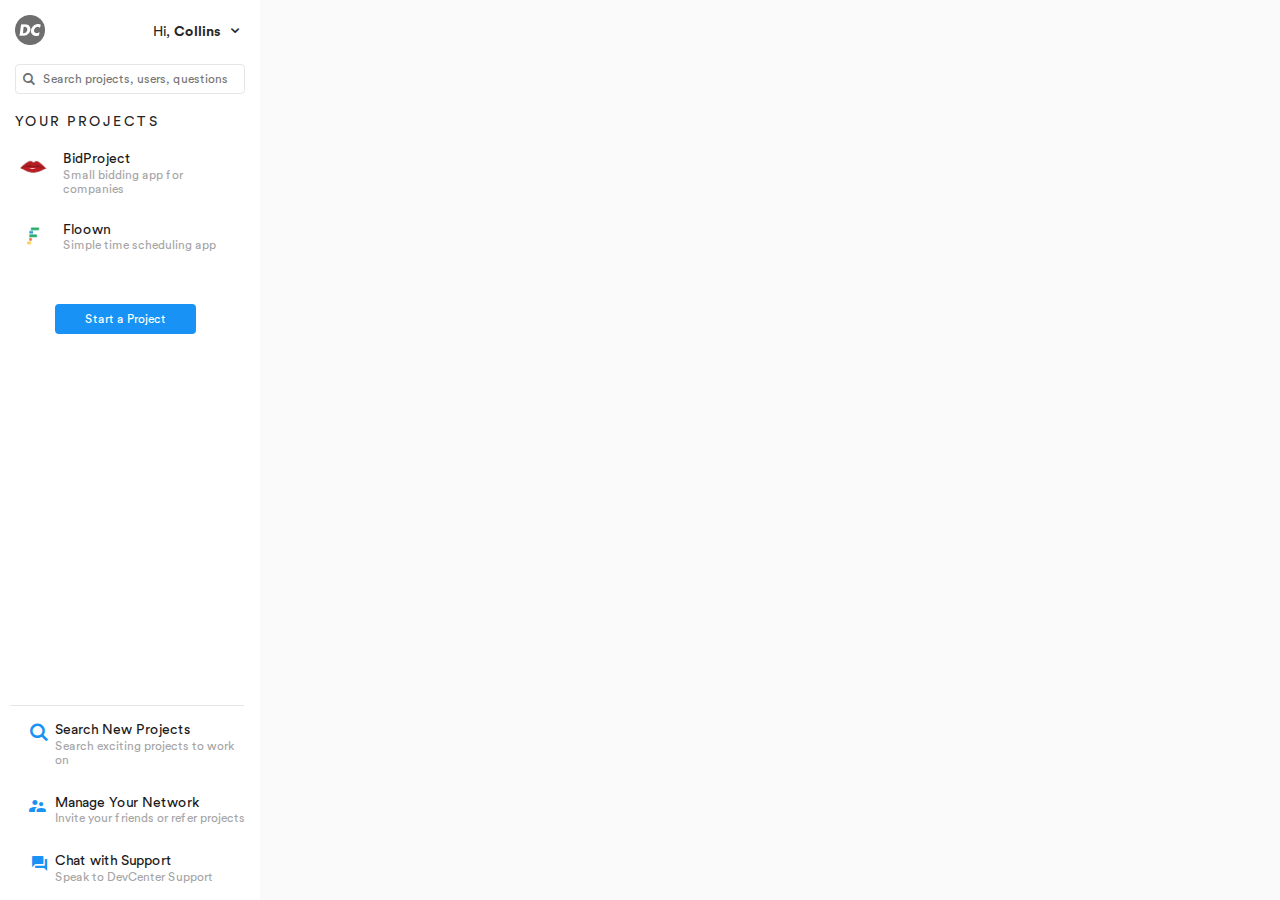
==== index.html @ 7e3030fd "added sidebar" ====
<!DOCTYPE html>
<html>
<head>
	<title>Dashboard</title>
	<link rel="stylesheet" href="assets/css/styles.css">
	<link rel="stylesheet" href="assets/css/dashboard.css">
</head>
<body>
	<div class="container">
		<div class="sidebar">
			<div class="header row">
				<div class="logo">
					<img src="assets/img/logo.png" alt="logo">
				</div>
				<div class="account">
					Hi, <span class="bold">Collins</span>
					<span class="drop"><i class="wt-down-open"></i></span>
				</div>
			</div>
			<div class="search-box">
				<span class="icon"><i class="wt-search-3"></i></span>
				<input type="text" placeholder="Search projects, users, questions">
			</div>
			<div class="title">YOUR PROJECTS</div>
			<ul class="list addon-left mini">
				<li>
					<div class="addon">
						<img src="assets/img/kiss.png" alt="bidproject">
					</div>
					<div class="content">
						<div class="h5 heading list-heading">BidProject
							<span>Small bidding app for companies</span>
						</div>
					</div>
				</li>
				<li>
					<div class="addon">
						<img src="assets/img/floown.png" alt="floown">
					</div>
					<div class="content">
						<div class="h5 heading list-heading">Floown
							<span>Simple time scheduling app</span>
						</div>
					</div>
				</li>
			</ul>
			<div class="action">
				<button class="blue sm-font start-btn">Start a Project</button>
			</div>

			<div class="footer">
				<ul class="list addon-left mini alt">
					<li>
						<div class="addon">
							<i class="wt-search-3"></i>
						</div>
						<div class="content">
							<div class="h5 heading list-heading">Search New Projects
								<span>Search exciting projects to work on</span>
							</div>
						</div>
					</li>
					<li>
						<div class="addon">
							<i class="wt-android-contact ic-large"></i>
						</div>
						<div class="content">
							<div class="h5 heading list-heading">Manage Your Network
								<span>Invite your friends or refer projects</span>
							</div>
						</div>
					</li>
					<li>
						<div class="addon">
							<i class="wt-android-chat"></i>
						</div>
						<div class="content">
							<div class="h5 heading list-heading">Chat with Support
								<span>Speak to DevCenter Support</span>
							</div>
						</div>
					</li>
				</ul>
			</div>
		</div>
	</div>
	


</body>
</html>
---- assets/css/styles.css ----
/* Globals */
/* Dimensions (Paddings) */
/* Dimensions (Font Size) */
/* Dimensions (Margin) */
/* Colors (Background) */
/* Colors (Foreground) */
/* Layout */
/* Custom */
@import url("../fonts/fontello/css/web-theme.css");
@import url("../fonts/fontello/css/animation.css");
* {
  padding: 0px;
  margin: 0px;
  border: 0px;
  box-sizing: border-box; }

*:before, *:after {
  box-sizing: border-box;
  position: relative; }

html {
  font-size: 14px;
  font-weight: normal;
  font-family: "Circular", helvetica, san-serif, arial;
  box-sizing: border-box;
  background-color: #ffffff; }

body {
  color: #6f6f6f; }

p {
  line-height: 1.3; }

.light {
  font-size: 14px;
  font-weight: normal;
  font-family: "Circular Light", helvetica, san-serif, arial; }

.bold {
  font-size: 14px;
  font-weight: bold;
  font-family: "Circular", helvetica, san-serif, arial; }

.semi-bold {
  font-size: 14px;
  font-weight: normal;
  font-family: "Circular Medium", helvetica, san-serif, arial; }

.italic {
  font-style: italic; }

.big-font {
  font-size: 64px; }

.big-font-alt {
  font-size: 64px; }

.cc {
  font-family: "Hiragino", arial !important; }

section.grey {
  background-color: #f2f2f2; }
  section.grey .ic-button {
    background-color: #e6e6e6; }
    section.grey .ic-button:hover {
      background-color: #d9d9d9; }

section.red {
  background-color: #ef4056;
  color: #ffffff; }
  section.red .ic-button {
    background-color: #ed2841; }
    section.red .ic-button:hover {
      background-color: #e9132e; }

section.white {
  background-color: #ffffff; }
  section.white .ic-button {
    background-color: #f2f2f2; }
    section.white .ic-button:hover {
      background-color: #e6e6e6; }

section.blue {
  background-color: #2F7E9C;
  color: #ffffff; }
  section.blue .ic-button {
    background-color: #296e88; }
    section.blue .ic-button:hover {
      background-color: #235e75; }

section.orange {
  background-color: #f39c12;
  color: #ffffff; }
  section.orange .ic-button {
    background-color: #e08e0b; }
    section.orange .ic-button:hover {
      background-color: #c87f0a; }

hr {
  background-color: #e6e6e6;
  width: 80%;
  height: 1px;
  margin: 10px 0px; }

hr.wide {
  width: 100%; }

hr.centered {
  margin: 10px auto; }

.break-2 {
  content: "&nbsp;";
  padding: 2px; }

.break-5 {
  content: "&nbsp;";
  padding: 5px; }

.break-10 {
  content: "&nbsp;";
  padding: 10px; }

.break-20 {
  content: "&nbsp;";
  padding: 20px; }

.break-40 {
  content: "&nbsp;";
  padding: 40px; }

/* Grid Definitions */
ul.grid {
  clear: both;
  box-sizing: content-box;
  margin: auto -40px; }

ul.grid:after {
  visibility: hidden;
  display: block;
  content: " ";
  height: 0;
  font-size: 0;
  clear: both; }

ul.grid > li {
  float: left;
  padding: 0px 40px; }

ul.grid.grid-2 > li {
  width: 50%; }

ul.grid.grid-3 > li {
  width: 33.3333%; }

ul.grid.grid-4 > li {
  width: 25%; }

ul.grid.grid-5 > li {
  width: 20%; }

ul.grid.separator > li {
  border-left: 1px solid #e6e6e6; }

ul.grid.separator > li:first-child {
  border-left: 0px; }

/* Lists Definitions */
ul.list {
  list-style: none; }

ul.list li {
  padding: 10px 0px;
  width: 100%; }

ul.list.separator li {
  padding: 10px 0px;
  width: 100%;
  border-bottom: 1px solid #e6e6e6; }

ul.list.separator li:first-child, ul.list li:first-child {
  padding-top: 0px; }

ul.list.separator li:last-child {
  border-bottom: 0px; }

ul.list.addon-right li .addon {
  width: 20%;
  float: right;
  margin-left: 5%;
  padding: 13px 0px; }

ul.list.addon-right li .content {
  width: 75%;
  float: left;
  border-bottom: 1px solid #e6e6e6;
  padding: 10px 0px; }

ul.list.addon-right li:first-child .content {
  padding-top: 0px; }

ul.list.addon-left li .addon {
  width: 20%;
  float: left;
  margin-right: 5%;
  padding: 13px 0px; }

ul.list.addon-left li .content {
  width: 75%;
  float: left;
  border-bottom: 1px solid #e6e6e6;
  padding: 10px 0px; }

ul.list.addon-left li:first-child .content {
  padding-top: 0px; }

ul.list.addon-right li, ul.list.addon-left li {
  clear: both;
  box-sizing: content-box;
  border: 0px;
  padding: 0px; }

ul.list.addon-right li:after, ul.list.addon-left li:after {
  visibility: hidden;
  display: block;
  content: " ";
  height: 0;
  font-size: 0;
  clear: both; }

.list-heading {
  line-height: 1.8 !important;
  margin-top: -5px; }

.list-heading span {
  line-height: 1.2 !important;
  padding-left: 0px !important; }

.header-board {
  position: relative;
  z-index: 1;
  border-bottom: 1px solid #95a5a6;
  box-shadow: 0px 1px 2px rgba(0, 0, 0, 0.2); }

.header-board.large {
  padding: 32px 48px 20px 48px; }

.header-board.small {
  padding: 10px 0px; }

.container {
  max-width: 1000px;
  margin: 0px auto; }

.container.box {
  padding: 40px 0px; }

/* H Headings Definitions */
h1, .h1 {
  font-size: 34px;
  font-weight: 300; }

h2, .h2 {
  font-size: 28px;
  font-weight: 200; }

h3, .h3 {
  font-size: 22px;
  font-weight: 100; }

h4, .h4 {
  font-size: 18px; }

h5, .h5 {
  font-size: 16px; }

h6, .h6 {
  font-size: 12px; }

h1.heading, .h1.heading, h2.heading, .h2.heading,
h3.heading, .h3.heading, h4.heading, .h4.heading,
h5.heading, .h5.heading, h6.heading, .h6.heading {
  line-height: 1.1; }

h1.heading span, .h1.heading span, h2.heading span, .h2.heading span,
h3.heading span, .h3.heading span, h4.heading span, .h4.heading span,
h5.heading span, .h5.heading span, h5.heading span, .h5.heading span {
  font-size: 14px;
  font-weight: "normal";
  font-family: "Circular", helvetica, san-serif, arial;
  font-weight: 400;
  display: block;
  color: inherit;
  font-size: 14px;
  opacity: 0.7;
  padding-left: 1px; }

/* Links Definitino */
a, .a {
  padding: 4px 8px;
  text-decoration: none;
  font-size: 14px;
  font-weight: "normal";
  font-family: "Circular Light", helvetica, san-serif, arial;
  font-weight: bold;
  color: inherit; }

a.underline:hover, .a.underline:hover {
  text-decoration: underline; }

a.red, .a.red {
  color: #ef4056; }
  a.red:hover, .a.red:hover {
    color: #b91025; }

a.orange, .a.orange {
  color: #f39c12; }
  a.orange:hover, .a.orange:hover {
    color: #976008; }

a.dark, .a.dark {
  color: #2c3e50; }
  a.dark:hover, .a.dark:hover {
    color: #080b0e; }

a.white, .a.white {
  color: #ffffff; }
  a.white:hover, .a.white:hover {
    color: #cccccc; }

a.grey, .a.grey {
  color: #95a5a6; }
  a.grey:hover, .a.grey:hover {
    color: #617374; }

a.blue, .a.blue {
  color: #2F7E9C; }
  a.blue:hover, .a.blue:hover {
    color: #173f4e; }

a.small, .a.small {
  font-size: 12px;
  padding: 2px 6px; }

/* Button Definition */
button, .button {
  border-radius: 4px;
  padding: 10px 14px;
  font-size: 14px;
  font-weight: "normal";
  font-family: "Circular Light", helvetica, san-serif, arial;
  font-weight: bold;
  color: #ffffff !important;
  cursor: pointer;
  margin-right: 10px; }

button.small, .button.small {
  padding: 5px 8px;
  font-size: 12px;
  margin-right: 5px; }

button.large, .button.large {
  padding: 15px 22px; }

button.red, .button.red {
  background-color: #ef4056; }
  button.red:hover, .button.red:hover {
    background-color: #ed2841; }
    button.red:hover:active, .button.red:hover:active {
      background-color: #d1122a; }

button.blue, .button.blue {
  background-color: #2F7E9C; }
  button.blue:hover, .button.blue:hover {
    background-color: #296e88; }
    button.blue:hover:active, .button.blue:hover:active {
      background-color: #1d4f61; }

button.orange, .button.orange {
  background-color: #f39c12; }
  button.orange:hover, .button.orange:hover {
    background-color: #e08e0b; }
    button.orange:hover:active, .button.orange:hover:active {
      background-color: #b06f09; }

button.dark, .button.dark {
  background-color: #2c3e50; }
  button.dark:hover, .button.dark:hover {
    background-color: #233140; }
    button.dark:hover:active, .button.dark:hover:active {
      background-color: #11181f; }

button.white, .button.white {
  background-color: #ffffff;
  color: #6f6f6f !important; }
  button.white:hover, .button.white:hover {
    background-color: #f2f2f2; }
    button.white:hover:active, .button.white:hover:active {
      background-color: #d9d9d9; }

button.rounded, .button.rounded {
  border-radius: 25px; }

/* Form Input Definition */
input {
  max-width: 94%;
  min-width: 80px;
  background-color: #ffffff;
  color: #555555;
  font-size: 14px;
  padding: 8px 14px;
  margin: 4px 6px; }

input.small {
  font-size: 12px;
  padding: 4px 8px; }

input.large {
  font-size: 18px;
  padding: 10px 16px; }

input.wide {
  width: 100%; }

input.rounded {
  border-radius: 15px; }

input.bordered {
  border: 1px solid #555555; }

input.plain {
  border-radius: 0px;
  border-color: transparent; }

.input-wrapper {
  max-width: 100%;
  min-width: 80px;
  display: inline-block;
  margin: 10px; }

.input-wrapper span {
  display: block;
  color: #d9d9d9;
  text-align: left;
  line-height: 1.0;
  text-overflow: ellipsis; }

.input-wrapper input {
  margin: 0px;
  outline: 0px;
  color: #ffffff;
  border: 0px;
  border-radius: 0px;
  background-color: transparent;
  border-bottom: 1px solid #bbbbbb;
  padding-left: 0px; }

.input-wrapper.small span {
  font-size: 12px; }

.input-wrapper.small input {
  font-size: 12px;
  padding: 4px 8px;
  padding-left: 0px; }

.input-wrapper.large input {
  font-size: 18px;
  padding: 10px 16px;
  padding-left: 0px; }

.input-wrapper.grey span {
  color: #888888; }

.input-wrapper.grey input {
  color: #555555;
  border-color: #bbbbbb; }

.ic-small {
  font-size: 14px; }

.ic-large {
  font-size: 20px; }

.ic-x-large {
  font-size: 32px; }

.ic-xx-large {
  font-size: 48px; }

.ic-xxx-large {
  font-size: 96px; }

.ic-x-small {
  font-size: 10px; }

.ic-button {
  padding: 15px;
  border-radius: 5px;
  cursor: pointer; }

.ic-button.rounded {
  border-radius: 50%; }

/* Globals */
.truncate {
  white-space: nowrap;
  overflow: hidden;
  text-overflow: ellipsis; }

.row {
  clear: both;
  box-sizing: content-box; }

.row:after {
  visibility: hidden;
  display: block;
  content: " ";
  height: 0;
  font-size: 0;
  clear: both; }

.hide {
  display: none; }

.show {
  display: inline-block; }

.bg-red {
  background-color: #ef4056; }
  .bg-red .darken {
    background-color: #ed2841; }

.bg-blue {
  background-color: #2F7E9C; }
  .bg-blue .darken {
    background-color: #296e88; }

.bg-orange {
  background-color: #f39c12; }
  .bg-orange .darken {
    background-color: #e08e0b; }

.bg-dark {
  background-color: #2c3e50; }
  .bg-dark .darken {
    background-color: #233140; }

.bg-white {
  background-color: #ffffff; }
  .bg-white .darken {
    background-color: #f2f2f2; }

.bg-grey {
  background-color: #95a5a6; }
  .bg-grey .darken {
    background-color: #87999a; }

/*# sourceMappingURL=styles.css.map */
---- assets/css/dashboard.css ----
/* Globals */
/* Dimensions (Paddings) */
/* Dimensions (Font Size) */
/* Dimensions (Margin) */
/* Colors (Background) */
/* Colors (Foreground) */
/* Layout */
/* Custom */
@import url(../fonts/circular/stylesheet.css);
body {
  font-size: 14px;
  font-weight: normal;
  font-family: "Circular", helvetica, san-serif, arial;
  background-color: #fafafa;
  display: table;
  height: 100%;
  width: 100%;
  min-height: 100vh; }

input, button {
  font-size: 14px;
  font-weight: normal;
  font-family: "Circular", helvetica, san-serif, arial; }

.container {
  background-color: #fafafa;
  display: flex;
  align-items: center;
  justify-content: center;
  min-height: 100%;
  width: 100%; }

.sidebar {
  position: fixed;
  width: 260px;
  background-color: #ffffff;
  padding: 15px;
  left: 0px;
  top: 0px;
  height: 100%; }

.sidebar .account {
  color: #262626; }

.sidebar .header {
  height: 34px;
  display: flex;
  align-items: center;
  justify-content: center; }

.sidebar .header .logo {
  max-width: 25%;
  flex: 1;
  align-self: flex-start;
  height: 100%; }

.sidebar .header .logo img {
  width: 30px; }

.sidebar .header .account {
  min-width: 75%;
  flex: 1;
  align-self: center;
  text-align: right; }

.sidebar .search-box {
  font-size: 12px;
  height: 30px;
  border: 1px solid #e6e6e6;
  border-radius: 4px;
  display: flex;
  align-items: center;
  margin-top: 15px; }

.sidebar .search-box .icon {
  margin-left: 5px; }

.sidebar .search-box input {
  font-size: 12px;
  display: inline;
  margin: 0px;
  padding: 0px;
  margin-left: 5px;
  width: 100%;
  outline: 0px; }

.sidebar .title {
  font-weight: 100;
  color: #262626;
  margin-top: 20px;
  margin-bottom: 10px;
  letter-spacing: 2px; }

.sidebar .start-btn {
  padding: 8px 30px;
  align-self: center; }

.sidebar .action {
  display: flex;
  align-items: center;
  justify-content: center;
  margin: 40px auto; }

.sidebar .footer {
  background-color: #ffffff;
  position: absolute;
  bottom: 0px;
  left: 10px;
  width: 90%;
  height: auto;
  border-top: 1px solid #e6e6e6; }

button.blue {
  background-color: #1892F4; }
  button.blue:hover {
    background-color: #0b85e7; }
    button.blue:hover:active {
      background-color: #0969b7; }

button.sm-font {
  font-size: 12px; }

ul.list.mini {
  margin-left: -10px; }

ul.list.mini li .addon {
  width: 15%;
  padding: 0px;
  margin-top: 0px;
  margin-left: 5px; }

ul.list.mini li .addon img {
  width: 100%;
  border-radius: 4px; }

ul.list.mini li .content {
  border: 0px;
  width: auto;
  padding: 0px;
  max-width: 75%; }

ul.list.mini li .content .heading {
  font-size: 14px;
  color: #1a1a1a;
  line-height: 1.2 !important;
  margin: 0px; }

ul.list.mini li .content .heading span {
  color: gray;
  font-size: 12px; }

ul.list.mini li {
  background-color: #ffffff;
  border-radius: 4px;
  margin: 5px auto;
  padding: 10px 5px;
  cursor: default; }
  ul.list.mini li:hover {
    background-color: #f2f2f2; }
    ul.list.mini li:hover:active {
      background-color: #d9d9d9; }

ul.list.mini.alt {
  margin-left: -5px; }

ul.list.mini.alt li .addon {
  color: #1892F4;
  font-size: 18px;
  text-align: right;
  display: flex;
  align-content: center;
  justify-content: flex-end;
  margin-right: 3px;
  transition: all .2s ease-in-out; }

ul.list.mini.alt li {
  border: 1px solid transparent; }

ul.list.mini.alt li:hover {
  background-color: #ffffff;
  border: 1px solid #e6e6e6; }

ul.list.mini.alt li .content {
  max-width: 80%; }

ul.list.mini.alt li:hover > .addon {
  width: 10%; }

/*# sourceMappingURL=dashboard.css.map */
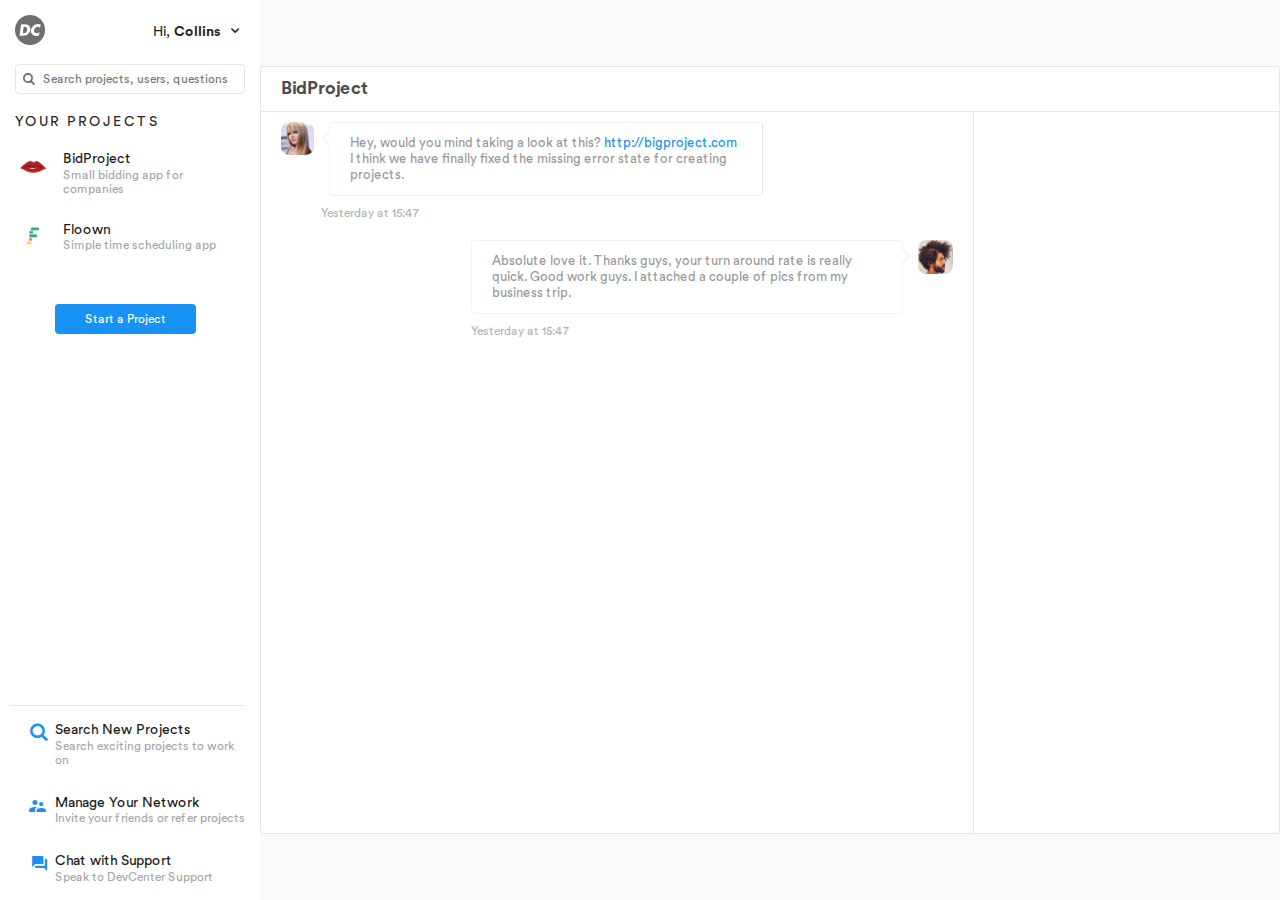
==== commit 7db052e9: "bobbles added" ====
--- a/index.html
+++ b/index.html
@@ -83,6 +83,31 @@
 				</ul>
 			</div>
 		</div>
+
+		<div class="board">
+			<div class="heading">BidProject</div>
+			<div class="content">
+				<div class="left">
+					<div class="post">
+						<div class="photo">
+							<img src="assets/img/girl.jpg" alt="girl">
+						</div>
+						<div class="bobble left">Hey, would you mind taking a look at this? <a href="http://bigproject.com" target="_new">http://bigproject.com</a> I think we have finally fixed the missing error state for creating projects. </div>
+					</div>
+					<div class="datetime-left">Yesterday at 15:47</div>
+					<div class="post">
+						<div class="bobble right">
+						Absolute love it. Thanks guys, your turn around rate is really quick. Good work guys. I attached a couple of pics from my business trip.
+						</div>
+						<div class="photo photo-right">
+							<img src="assets/img/boy.jpg" alt="boy">
+						</div>
+					</div>
+					<div class="datetime-right">Yesterday at 15:47</div>
+				</div>
+				<div class="right"></div>
+			</div>
+		</div>
 	</div>
 	
 
--- a/assets/css/dashboard.css
+++ b/assets/css/dashboard.css
@@ -28,7 +28,8 @@
   align-items: center;
   justify-content: center;
   min-height: 100%;
-  width: 100%; }
+  width: 100%;
+  max-width: 100vw; }
 
 .sidebar {
   position: fixed;
@@ -109,6 +110,129 @@
   width: 90%;
   height: auto;
   border-top: 1px solid #e6e6e6; }
+
+/* Board definition */
+.board {
+  background-color: #ffffff;
+  border: 1px solid #e6e6e6;
+  border-radius: 3px;
+  width: 1024px;
+  height: 768px;
+  margin-left: 260px; }
+
+.board .heading {
+  font-size: 18px;
+  font-weight: bold;
+  color: #4d4d4d;
+  padding: 10px 20px;
+  border-bottom: 1px solid #e6e6e6;
+  height: 45px; }
+
+.board .content {
+  display: flex;
+  width: 100%;
+  height: calc(100% - 45px);
+  overflow-y: scroll; }
+
+.board .content .left {
+  width: 70%;
+  border-right: 1px solid #e6e6e6; }
+
+.board .content .right {
+  width: 30%; }
+
+.post {
+  display: flex;
+  margin: 10px; }
+
+.post .photo {
+  width: 50px;
+  height: 50px;
+  margin-left: 10px; }
+
+.post .photo.photo-right {
+  margin-right: 10px;
+  margin-left: 0px; }
+
+.post .photo img {
+  width: 100%;
+  border-radius: 25%; }
+
+.post .bobble {
+  position: relative;
+  margin-left: 15px;
+  border: 1px solid #f2f2f2;
+  padding: 12px 20px;
+  font-size: 13px;
+  color: #999999; }
+
+.post .bobble.left {
+  margin-right: 200px;
+  border-radius: 4px;
+  width: calc(100% - 60px); }
+
+.post .bobble.left::after {
+  content: "";
+  position: absolute;
+  top: 10px;
+  left: -5px;
+  background-color: #ffffff;
+  height: 10px;
+  width: 10px;
+  transform: rotateZ(-45deg); }
+
+.post .bobble.left::before {
+  content: "";
+  position: absolute;
+  top: 10px;
+  left: -6px;
+  background-color: #e6e6e6;
+  height: 10px;
+  width: 10px;
+  transform: rotateZ(-45deg); }
+
+.post .bobble.right {
+  margin-left: 200px;
+  border-radius: 4px;
+  width: calc(100% - 80px);
+  margin-right: 15px; }
+
+.post .bobble.right::after {
+  content: "";
+  position: absolute;
+  top: 10px;
+  right: -5px;
+  background-color: #ffffff;
+  height: 10px;
+  width: 10px;
+  transform: rotateZ(-45deg); }
+
+.post .bobble.right::before {
+  content: "";
+  position: absolute;
+  top: 10px;
+  right: -6px;
+  background-color: #e6e6e6;
+  height: 10px;
+  width: 10px;
+  transform: rotateZ(-45deg); }
+
+.datetime-left {
+  margin: 0px 0px 20px 60px;
+  color: #b3b3b3;
+  font-size: 12px; }
+
+.datetime-right {
+  margin: 0px 0px 20px 210px;
+  color: #b3b3b3;
+  font-size: 12px; }
+
+.post .bobble a {
+  font-size: inherit;
+  font-weight: inherit;
+  padding: 0px;
+  font-family: inherit;
+  color: #1892F4; }
 
 button.blue {
   background-color: #1892F4; }
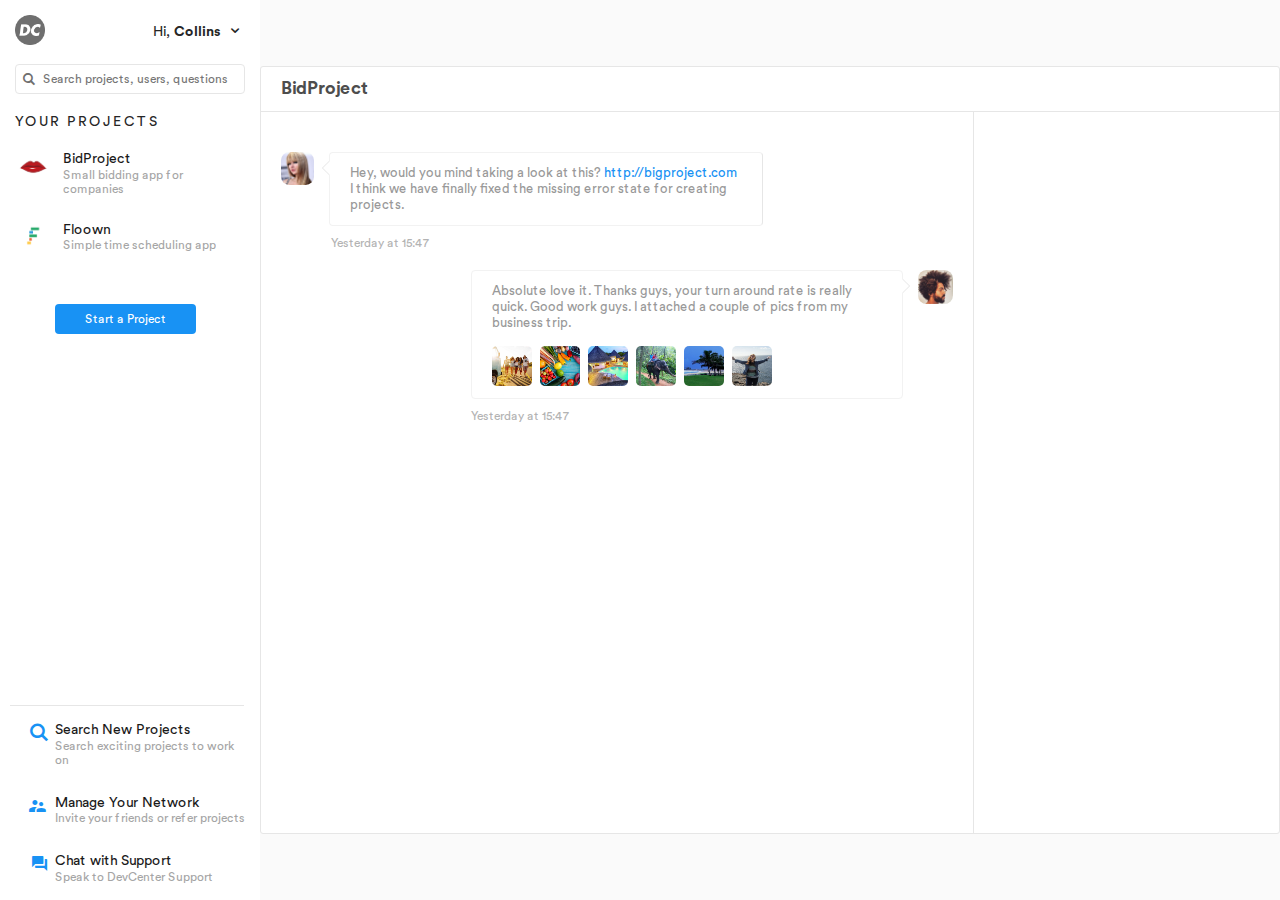
==== commit 209625c3: "bubble collage added" ====
--- a/index.html
+++ b/index.html
@@ -92,12 +92,38 @@
 						<div class="photo">
 							<img src="assets/img/girl.jpg" alt="girl">
 						</div>
-						<div class="bobble left">Hey, would you mind taking a look at this? <a href="http://bigproject.com" target="_new">http://bigproject.com</a> I think we have finally fixed the missing error state for creating projects. </div>
+						<div class="bubble left">Hey, would you mind taking a look at this? <a href="http://bigproject.com" target="_new">http://bigproject.com</a> I think we have finally fixed the missing error state for creating projects. </div>
 					</div>
 					<div class="datetime-left">Yesterday at 15:47</div>
 					<div class="post">
-						<div class="bobble right">
+						<div class="bubble right">
 						Absolute love it. Thanks guys, your turn around rate is really quick. Good work guys. I attached a couple of pics from my business trip.
+						<div class="collage">
+							<div class="item">
+								<img src="assets/img/trip01.jpg" alt="trip">
+								<div class="overlay"><i class="wt-zoom-in"></i></div>
+							</div>
+							<div class="item">
+								<img src="assets/img/trip02.jpg" alt="trip">
+								<div class="overlay"><i class="wt-zoom-in"></i></div>
+							</div>
+							<div class="item">
+								<img src="assets/img/trip03.jpg" alt="trip">
+								<div class="overlay"><i class="wt-zoom-in"></i></div>
+							</div>
+							<div class="item">
+								<img src="assets/img/trip04.jpg" alt="trip">
+								<div class="overlay"><i class="wt-zoom-in"></i></div>
+							</div>
+							<div class="item">
+								<img src="assets/img/trip05.jpg" alt="trip">
+								<div class="overlay"><i class="wt-zoom-in"></i></div>
+							</div>
+							<div class="item">
+								<img src="assets/img/trip06.jpg" alt="trip">
+								<div class="overlay"><i class="wt-zoom-in"></i></div>
+							</div>
+						</div>
 						</div>
 						<div class="photo photo-right">
 							<img src="assets/img/boy.jpg" alt="boy">
--- a/assets/css/dashboard.css
+++ b/assets/css/dashboard.css
@@ -138,6 +138,9 @@
   width: 70%;
   border-right: 1px solid #e6e6e6; }
 
+.board .content .left > .post:first-child {
+  margin-top: 40px; }
+
 .board .content .right {
   width: 30%; }
 
@@ -158,7 +161,7 @@
   width: 100%;
   border-radius: 25%; }
 
-.post .bobble {
+.post .bubble {
   position: relative;
   margin-left: 15px;
   border: 1px solid #f2f2f2;
@@ -166,12 +169,12 @@
   font-size: 13px;
   color: #999999; }
 
-.post .bobble.left {
+.post .bubble.left {
   margin-right: 200px;
   border-radius: 4px;
   width: calc(100% - 60px); }
 
-.post .bobble.left::after {
+.post .bubble.left::after {
   content: "";
   position: absolute;
   top: 10px;
@@ -181,7 +184,7 @@
   width: 10px;
   transform: rotateZ(-45deg); }
 
-.post .bobble.left::before {
+.post .bubble.left::before {
   content: "";
   position: absolute;
   top: 10px;
@@ -191,13 +194,13 @@
   width: 10px;
   transform: rotateZ(-45deg); }
 
-.post .bobble.right {
+.post .bubble.right {
   margin-left: 200px;
   border-radius: 4px;
   width: calc(100% - 80px);
   margin-right: 15px; }
 
-.post .bobble.right::after {
+.post .bubble.right::after {
   content: "";
   position: absolute;
   top: 10px;
@@ -207,7 +210,7 @@
   width: 10px;
   transform: rotateZ(-45deg); }
 
-.post .bobble.right::before {
+.post .bubble.right::before {
   content: "";
   position: absolute;
   top: 10px;
@@ -218,7 +221,7 @@
   transform: rotateZ(-45deg); }
 
 .datetime-left {
-  margin: 0px 0px 20px 60px;
+  margin: 0px 0px 20px 70px;
   color: #b3b3b3;
   font-size: 12px; }
 
@@ -227,12 +230,47 @@
   color: #b3b3b3;
   font-size: 12px; }
 
-.post .bobble a {
+.post .bubble a {
   font-size: inherit;
   font-weight: inherit;
   padding: 0px;
   font-family: inherit;
   color: #1892F4; }
+
+.post .bubble .collage {
+  width: 100%;
+  height: 40px;
+  margin-top: 15px;
+  text-align: left; }
+
+.post .bubble .collage .item {
+  position: relative;
+  width: 40px;
+  height: 40px;
+  margin-right: 5px;
+  display: inline-block; }
+
+.post .bubble .collage .item img {
+  border-radius: 5px;
+  max-width: 100%; }
+
+.post .bubble .collage .item .overlay {
+  transition: all .4s ease-in-out;
+  position: absolute;
+  height: 100%;
+  width: 100%;
+  left: 0px;
+  top: 0px;
+  background-color: rgba(0, 15, 50, 0.7);
+  border-radius: 5px;
+  display: flex;
+  align-items: center;
+  justify-content: center;
+  color: #ffffff;
+  opacity: 0; }
+
+.post .bubble .collage .item:hover > .overlay {
+  opacity: 1; }
 
 button.blue {
   background-color: #1892F4; }
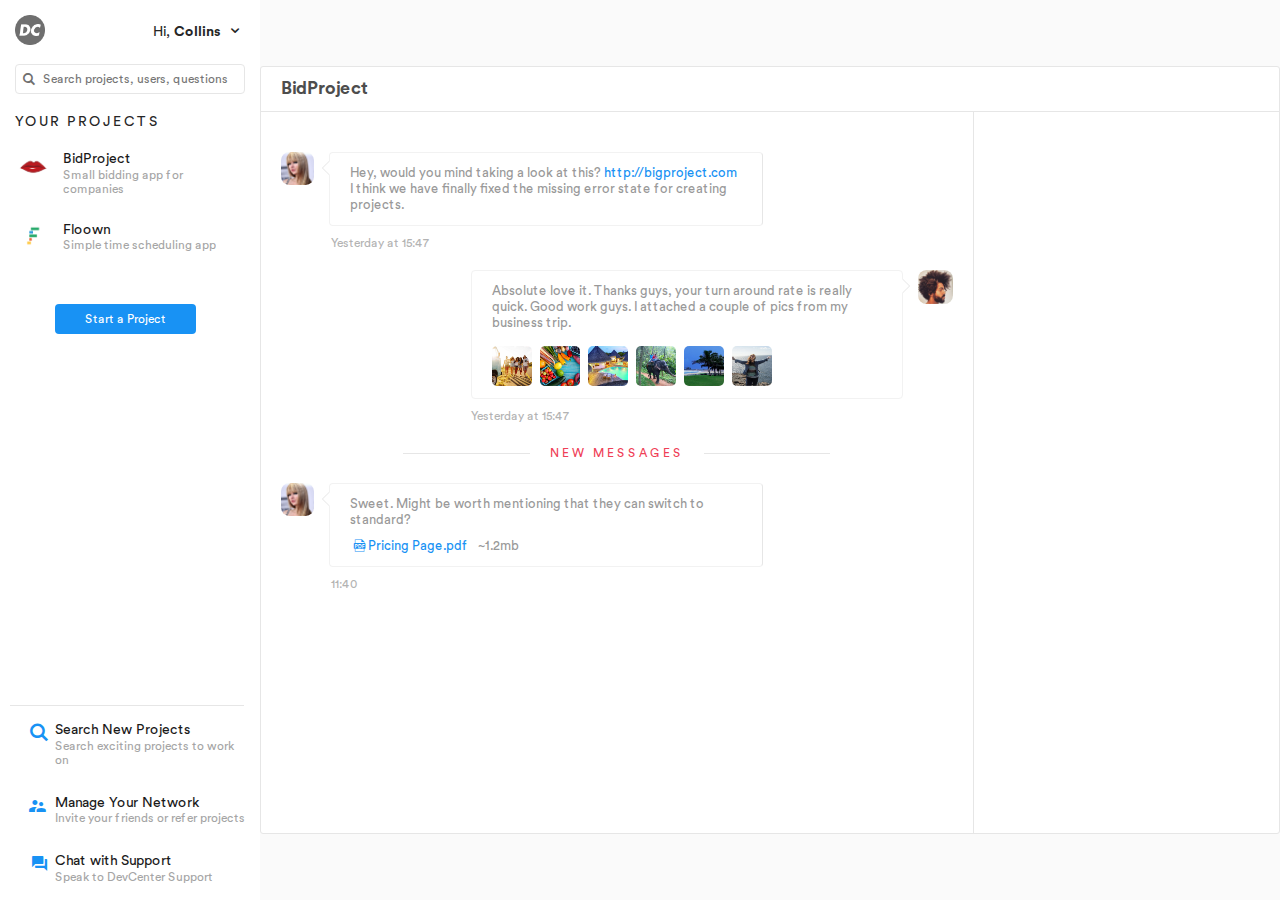
==== commit 7cc794f6: "message bubbles completed" ====
--- a/index.html
+++ b/index.html
@@ -97,39 +97,53 @@
 					<div class="datetime-left">Yesterday at 15:47</div>
 					<div class="post">
 						<div class="bubble right">
-						Absolute love it. Thanks guys, your turn around rate is really quick. Good work guys. I attached a couple of pics from my business trip.
-						<div class="collage">
-							<div class="item">
-								<img src="assets/img/trip01.jpg" alt="trip">
-								<div class="overlay"><i class="wt-zoom-in"></i></div>
+							Absolute love it. Thanks guys, your turn around rate is really quick. Good work guys. I attached a couple of pics from my business trip.
+							<div class="collage">
+								<div class="item">
+									<img src="assets/img/trip01.jpg" alt="trip">
+									<div class="overlay"><i class="wt-zoom-in"></i></div>
+								</div>
+								<div class="item">
+									<img src="assets/img/trip02.jpg" alt="trip">
+									<div class="overlay"><i class="wt-zoom-in"></i></div>
+								</div>
+								<div class="item">
+									<img src="assets/img/trip03.jpg" alt="trip">
+									<div class="overlay"><i class="wt-zoom-in"></i></div>
+								</div>
+								<div class="item">
+									<img src="assets/img/trip04.jpg" alt="trip">
+									<div class="overlay"><i class="wt-zoom-in"></i></div>
+								</div>
+								<div class="item">
+									<img src="assets/img/trip05.jpg" alt="trip">
+									<div class="overlay"><i class="wt-zoom-in"></i></div>
+								</div>
+								<div class="item">
+									<img src="assets/img/trip06.jpg" alt="trip">
+									<div class="overlay"><i class="wt-zoom-in"></i></div>
+								</div>
 							</div>
-							<div class="item">
-								<img src="assets/img/trip02.jpg" alt="trip">
-								<div class="overlay"><i class="wt-zoom-in"></i></div>
-							</div>
-							<div class="item">
-								<img src="assets/img/trip03.jpg" alt="trip">
-								<div class="overlay"><i class="wt-zoom-in"></i></div>
-							</div>
-							<div class="item">
-								<img src="assets/img/trip04.jpg" alt="trip">
-								<div class="overlay"><i class="wt-zoom-in"></i></div>
-							</div>
-							<div class="item">
-								<img src="assets/img/trip05.jpg" alt="trip">
-								<div class="overlay"><i class="wt-zoom-in"></i></div>
-							</div>
-							<div class="item">
-								<img src="assets/img/trip06.jpg" alt="trip">
-								<div class="overlay"><i class="wt-zoom-in"></i></div>
-							</div>
-						</div>
 						</div>
 						<div class="photo photo-right">
 							<img src="assets/img/boy.jpg" alt="boy">
 						</div>
 					</div>
 					<div class="datetime-right">Yesterday at 15:47</div>
+					<div class="marker new">
+						<div class="separator"></div>
+						<span>New Messages</span>
+					</div>
+					<div class="post">
+						<div class="photo">
+							<img src="assets/img/girl.jpg" alt="girl">
+						</div>
+						<div class="bubble left">
+							Sweet. Might be worth mentioning that they can switch to standard?
+							<div class="file wt-pdf">Pricing Page.pdf<span>~1.2mb</span></div>
+						</div>
+					</div>
+					<div class="datetime-left">11:40</div>
 				</div>
 				<div class="right"></div>
 			</div>
--- a/assets/css/dashboard.css
+++ b/assets/css/dashboard.css
@@ -272,6 +272,38 @@
 .post .bubble .collage .item:hover > .overlay {
   opacity: 1; }
 
+.post .bubble .file {
+  color: #1892F4;
+  margin-top: 10px; }
+
+.post .bubble .file span {
+  color: #999999;
+  margin-left: 10px; }
+
+.marker {
+  display: flex;
+  align-items: center;
+  justify-content: center;
+  margin: 20px auto;
+  height: 20px;
+  background-color: #ffffff; }
+
+.marker .separator {
+  background-color: #e6e6e6;
+  height: 1px;
+  width: 60%; }
+
+.marker span {
+  position: absolute;
+  text-transform: uppercase;
+  background-color: inherit;
+  padding: 0px 20px; }
+
+.marker.new span {
+  color: #ef4056;
+  font-size: 12px;
+  letter-spacing: 3px; }
+
 button.blue {
   background-color: #1892F4; }
   button.blue:hover {
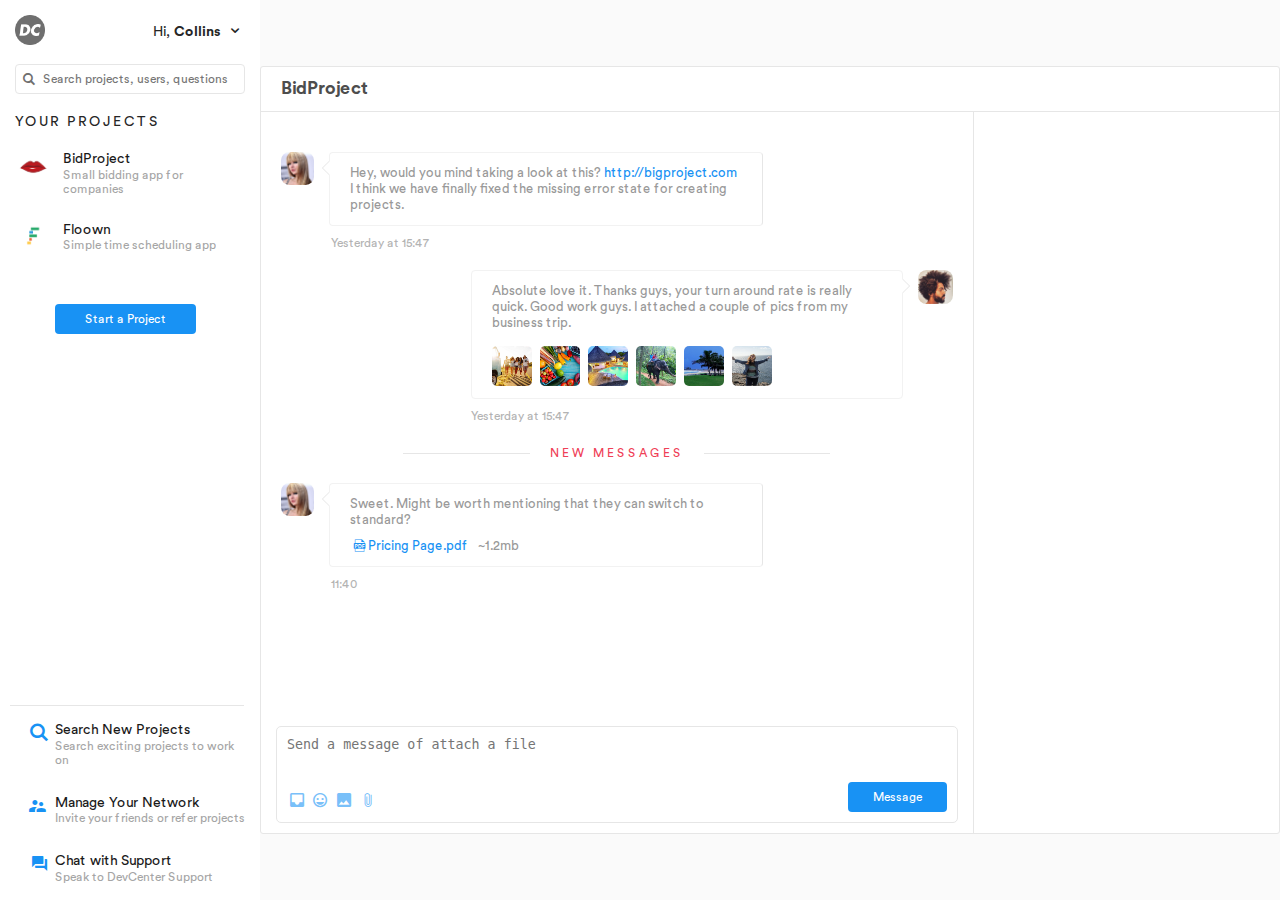
==== commit 83d15ba8: "finalize message box" ====
--- a/index.html
+++ b/index.html
@@ -144,6 +144,18 @@
 						</div>
 					</div>
 					<div class="datetime-left">11:40</div>
+					<div class="message-box">
+						<textarea placeholder="Send a message of attach a file"></textarea>
+						<div class="action-pane">
+							<div class="actions">
+								<a href="#"><i class="wt-inbox"></i></a>
+								<a href="#"><i class="wt-smile"></i></a>
+								<a href="#"><i class="wt-photo-fill"></i></a>
+								<a href="#"><i class="wt-attachment"></i></a>
+							</div>
+							<button class="blue sm-font">Message</button>
+						</div>
+					</div>
 				</div>
 				<div class="right"></div>
 			</div>
--- a/assets/css/dashboard.css
+++ b/assets/css/dashboard.css
@@ -136,7 +136,8 @@
 
 .board .content .left {
   width: 70%;
-  border-right: 1px solid #e6e6e6; }
+  border-right: 1px solid #e6e6e6;
+  position: relative; }
 
 .board .content .left > .post:first-child {
   margin-top: 40px; }
@@ -280,13 +281,51 @@
   color: #999999;
   margin-left: 10px; }
 
+.message-box {
+  position: absolute;
+  bottom: 10px;
+  left: 15px;
+  border: 1px solid #e6e6e6;
+  border-radius: 5px;
+  width: calc(100% - 30px); }
+
+.message-box textarea {
+  width: calc(100% - 20px);
+  height: calc(100% - 50px);
+  padding: 10px;
+  background-color: transparent;
+  outline: 0px;
+  resize: none; }
+
+.message-box .action-pane {
+  display: flex; }
+
+.message-box .action-pane .actions {
+  width: 40%;
+  flex: 1;
+  align-self: flex-start;
+  margin-top: 10px;
+  margin-left: 10px; }
+
+.message-box .action-pane .actions a {
+  padding: 0px;
+  color: #79c0f9; }
+  .message-box .action-pane .actions a:hover {
+    color: #1892f4; }
+
+.message-box .action-pane button {
+  align-self: flex-end;
+  margin-bottom: 10px;
+  padding: 8px 25px; }
+
 .marker {
   display: flex;
   align-items: center;
   justify-content: center;
   margin: 20px auto;
   height: 20px;
-  background-color: #ffffff; }
+  background-color: #ffffff;
+  border: 0px; }
 
 .marker .separator {
   background-color: #e6e6e6;
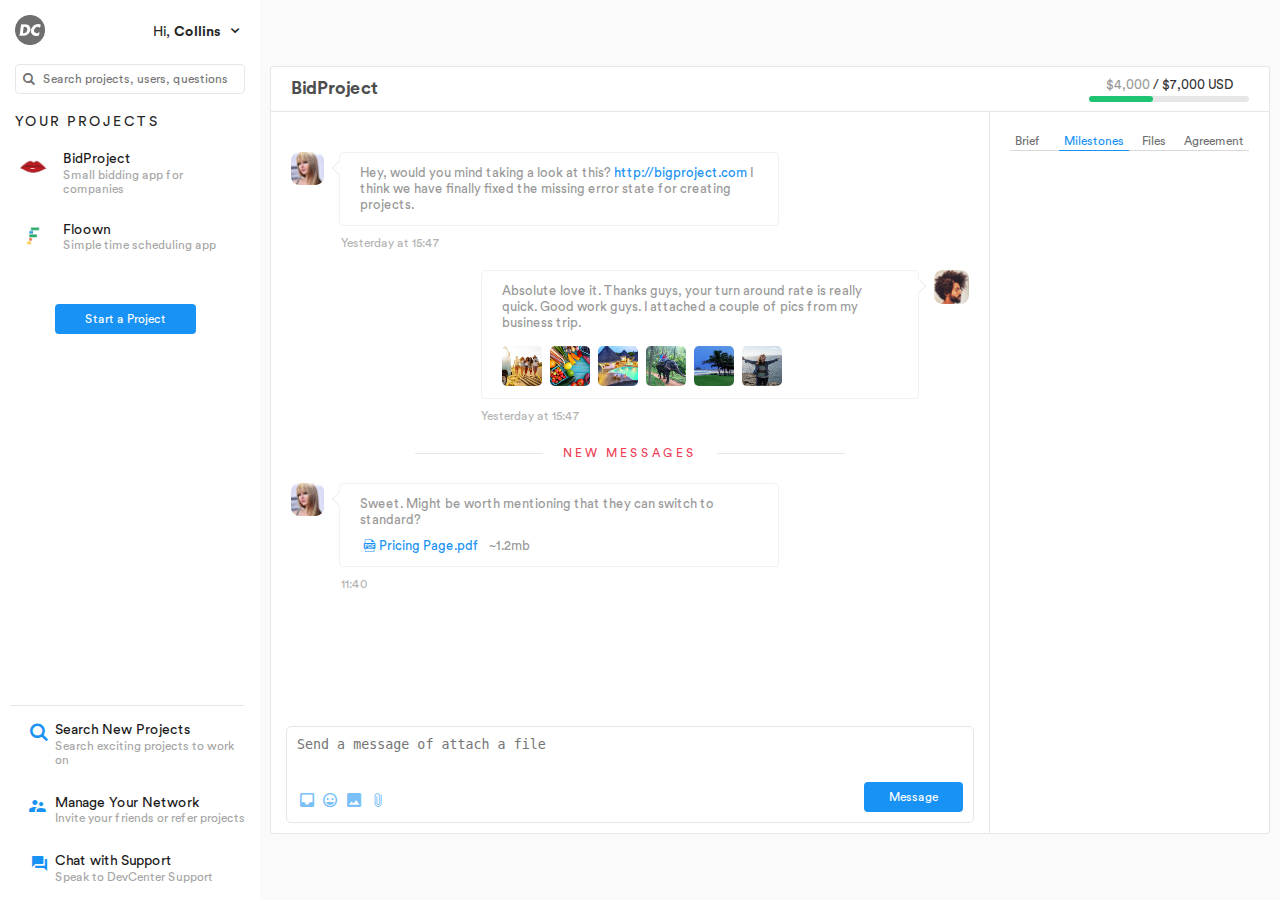
==== commit 93532866: "dashboard final" ====
--- a/index.html
+++ b/index.html
@@ -85,7 +85,13 @@
 		</div>
 
 		<div class="board">
-			<div class="heading">BidProject</div>
+			<div class="heading">
+				BidProject
+				<div class="progress">
+					<div class="detail">$4,000 <span>/ $7,000 USD</span></div>
+					<div class="progress-bar"><span>&nbsp;</span></div>
+				</div>
+			</div>
 			<div class="content">
 				<div class="left">
 					<div class="post">
@@ -157,7 +163,14 @@
 						</div>
 					</div>
 				</div>
-				<div class="right"></div>
+				<div class="right">
+					<ul class="tabs">
+						<li><a href="#">Brief</a></li>
+						<li class="active"><a href="#">Milestones</a></li>
+						<li><a href="#">Files</a></li>
+						<li><a href="#">Agreement</a></li>
+					</ul>					
+				</div>
 			</div>
 		</div>
 	</div>
--- a/assets/css/dashboard.css
+++ b/assets/css/dashboard.css
@@ -116,7 +116,7 @@
   background-color: #ffffff;
   border: 1px solid #e6e6e6;
   border-radius: 3px;
-  width: 1024px;
+  width: 1000px;
   height: 768px;
   margin-left: 260px; }
 
@@ -128,22 +128,50 @@
   border-bottom: 1px solid #e6e6e6;
   height: 45px; }
 
+.board .heading .progress {
+  float: right;
+  width: 160px;
+  text-align: center; }
+
+.board .heading .progress .detail {
+  font-size: 13px;
+  font-weight: 100;
+  color: #999999; }
+
+.board .heading .progress .detail span {
+  color: #333333; }
+
+.board .heading .progress .progress-bar {
+  background-color: #e6e6e6;
+  height: 6px;
+  border-radius: 3px;
+  margin-top: 3px; }
+
+.progress .progress-bar span {
+  display: block;
+  width: 40%;
+  background-color: #1fc473;
+  height: 100%;
+  border-radius: 3px; }
+
 .board .content {
   display: flex;
   width: 100%;
-  height: calc(100% - 45px);
+  height: calc(100% - 45px); }
+
+.board .content > .left {
+  width: 72%;
+  border-right: 1px solid #e6e6e6;
+  position: relative;
   overflow-y: scroll; }
-
-.board .content .left {
-  width: 70%;
-  border-right: 1px solid #e6e6e6;
-  position: relative; }
 
 .board .content .left > .post:first-child {
   margin-top: 40px; }
 
-.board .content .right {
-  width: 30%; }
+.board .content > .right {
+  width: 28%;
+  overflow-y: scroll;
+  padding: 20px; }
 
 .post {
   display: flex;
@@ -275,7 +303,8 @@
 
 .post .bubble .file {
   color: #1892F4;
-  margin-top: 10px; }
+  margin-top: 10px;
+  cursor: pointer; }
 
 .post .bubble .file span {
   color: #999999;
@@ -287,7 +316,8 @@
   left: 15px;
   border: 1px solid #e6e6e6;
   border-radius: 5px;
-  width: calc(100% - 30px); }
+  width: calc(100% - 30px);
+  background-color: #ffffff; }
 
 .message-box textarea {
   width: calc(100% - 20px);
@@ -342,6 +372,36 @@
   color: #ef4056;
   font-size: 12px;
   letter-spacing: 3px; }
+
+ul.tabs {
+  list-style: none;
+  display: flex; }
+
+ul.tabs li {
+  display: inline-flex;
+  flex: 1;
+  border-bottom: 1px solid #d9d9d9;
+  text-align: center; }
+
+ul.tabs li:hover {
+  border-bottom: 1px solid #1892F4; }
+
+ul.tabs li.active {
+  border-bottom: 1px solid #1892F4;
+  color: #1892F4; }
+
+ul.tabs li a {
+  font-size: 12px;
+  font-family: inherit;
+  font-weight: 100;
+  padding: 2px 5px;
+  text-align: center;
+  display: block;
+  width: 100%; }
+
+ul.tabs > li:first-child a, li:last-child a {
+  width: auto;
+  display: block; }
 
 button.blue {
   background-color: #1892F4; }
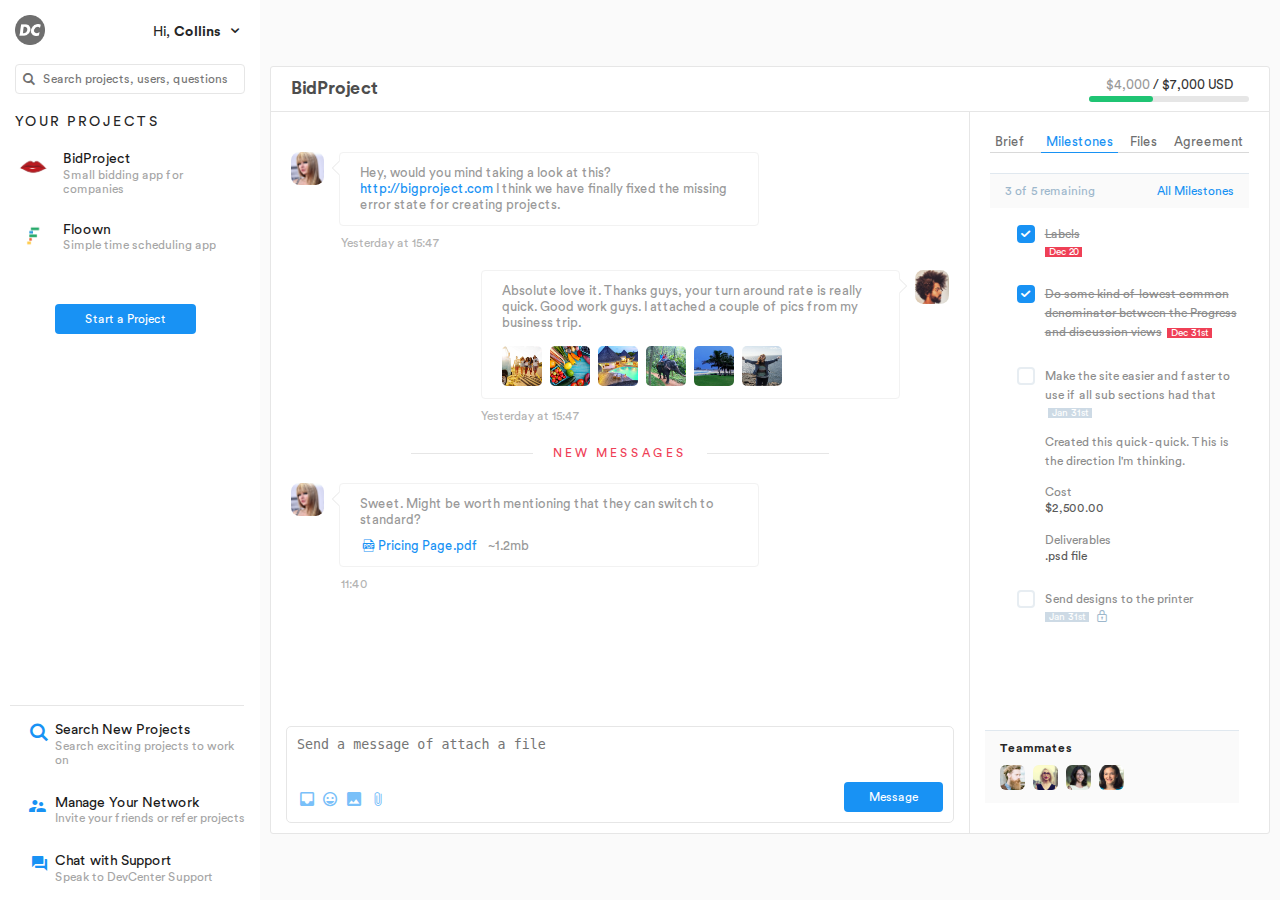
==== commit 7226bb39: "project page startup" ====
--- a/index.html
+++ b/index.html
@@ -23,7 +23,7 @@
 			</div>
 			<div class="title">YOUR PROJECTS</div>
 			<ul class="list addon-left mini">
-				<li>
+				<li><a href="project.html" class="clear">
 					<div class="addon">
 						<img src="assets/img/kiss.png" alt="bidproject">
 					</div>
@@ -32,7 +32,7 @@
 							<span>Small bidding app for companies</span>
 						</div>
 					</div>
-				</li>
+				</a></li>
 				<li>
 					<div class="addon">
 						<img src="assets/img/floown.png" alt="floown">
@@ -169,13 +169,58 @@
 						<li class="active"><a href="#">Milestones</a></li>
 						<li><a href="#">Files</a></li>
 						<li><a href="#">Agreement</a></li>
-					</ul>					
+					</ul>	
+					<div class="summary">
+						3 of 5 remaining
+						<div class="title">All Milestones</div>
+					</div>	
+					<div class="task">
+						<div class="checkbox checked"><i class="wt-ok"></i><input type="checkbox"></div>
+						<div class="label checked">
+							<p>Labels</p><br><span>Dec 20</span> 
+						</div>
+					</div>
+					<div class="task">
+						<div class="checkbox checked"><i class="wt-ok"></i><input type="checkbox"></div>
+						<div class="label checked">
+							<p>Do some kind of lowest common denominator between the Progress and discussion views</p><span>Dec 31st</span> 
+						</div>
+					</div>	
+					<div class="task">
+						<div class="checkbox"><i class="wt-ok"></i><input type="checkbox"></div>
+						<div class="label">
+							<p>Make the site easier and faster to use if all sub sections had that</p>
+							<br>&nbsp;<span class="alt">Jan 31st</span> 
+							<br><br><p>Created this quick - quick. This is the direction I'm thinking.</p>
+							<br><br>Cost
+							<p class="alt">$2,500.00</p>
+							<br>Deliverables
+							<p class="alt">.psd file</p>
+						</div>
+					</div>	
+					<div class="task">
+						<div class="checkbox"><i class="wt-ok"></i><input type="checkbox"></div>
+						<div class="label">
+							<p>Send designs to the printer</p><br><span class="alt">Jan 31st</span><i class="wt-padlock"></i>
+						</div>
+					</div>	
+					<div class="footer">
+						<div class="summary">
+							<div class="header">Teammates</div>
+							<div class="collage">
+								<img src="assets/img/team04.jpg" alt="team">
+								<img src="assets/img/team03.jpg" alt="team">
+								<img src="assets/img/team02.jpg" alt="team">
+								<img src="assets/img/team01.jpg" alt="team">
+							</div>
+						</div>	
+					</div>
 				</div>
 			</div>
 		</div>
 	</div>
 	
-
+	<script type="text/javascript" src="assets/js/main.js"></script>
 
 </body>
 </html>--- a/assets/css/styles.css
+++ b/assets/css/styles.css
@@ -298,10 +298,6 @@
 a, .a {
   padding: 4px 8px;
   text-decoration: none;
-  font-size: 14px;
-  font-weight: "normal";
-  font-family: "Circular Light", helvetica, san-serif, arial;
-  font-weight: bold;
   color: inherit; }
 
 a.underline:hover, .a.underline:hover {
@@ -340,6 +336,10 @@
 a.small, .a.small {
   font-size: 12px;
   padding: 2px 6px; }
+
+a.clear {
+  padding: 0px;
+  font-weight: 100; }
 
 /* Button Definition */
 button, .button {
--- a/assets/css/dashboard.css
+++ b/assets/css/dashboard.css
@@ -147,12 +147,11 @@
   border-radius: 3px;
   margin-top: 3px; }
 
-.progress .progress-bar span {
-  display: block;
-  width: 40%;
-  background-color: #1fc473;
-  height: 100%;
-  border-radius: 3px; }
+.board .heading .back-btn {
+  float: left;
+  width: 40px;
+  cursor: pointer;
+  margin-left: 10px; }
 
 .board .content {
   display: flex;
@@ -160,7 +159,7 @@
   height: calc(100% - 45px); }
 
 .board .content > .left {
-  width: 72%;
+  width: 70%;
   border-right: 1px solid #e6e6e6;
   position: relative;
   overflow-y: scroll; }
@@ -169,10 +168,18 @@
   margin-top: 40px; }
 
 .board .content > .right {
-  width: 28%;
+  position: relative;
+  width: 30%;
   overflow-y: scroll;
   padding: 20px; }
 
+.board .content > .right .footer {
+  position: absolute;
+  bottom: 20px;
+  left: 15px;
+  width: calc(100% - 45px); }
+
+/* post definition */
 .post {
   display: flex;
   margin: 10px; }
@@ -310,6 +317,7 @@
   color: #999999;
   margin-left: 10px; }
 
+/* message-box definition */
 .message-box {
   position: absolute;
   bottom: 10px;
@@ -373,6 +381,131 @@
   font-size: 12px;
   letter-spacing: 3px; }
 
+.right .summary {
+  margin-top: 20px;
+  border-top: 1px solid #e0e8ef;
+  background-color: #fafafa;
+  padding: 10px 15px;
+  font-size: 12px;
+  color: #9db7cc;
+  margin-bottom: 10px; }
+
+.right .summary > .title {
+  float: right;
+  color: #1892F4; }
+
+.right .task {
+  display: flex;
+  min-height: 50px;
+  margin: 10px 20px;
+  border-radius: 4px;
+  border: 2px solid transparent;
+  padding: 5px;
+  margin-right: 0px;
+  cursor: default; }
+
+.right .task:hover {
+  border-color: #e7edf2; }
+
+.right .task .checkbox {
+  align-self: flex-start;
+  width: 18px;
+  margin-right: 10px; }
+
+.right .task .label {
+  width: calc(100% - 28px);
+  color: #8c8c8c;
+  font-size: 12px; }
+
+.right .task .label span {
+  background-color: #ef4056;
+  color: #ffffff;
+  padding: 0px 4px;
+  font-size: 10px; }
+
+.right .task .label span.alt {
+  background-color: #9db7cc;
+  opacity: 0.5;
+  margin-top: 10px; }
+
+.right .task .label p {
+  display: inline;
+  margin-right: 5px;
+  line-height: 1.6; }
+
+.right .task .label p.alt {
+  color: #595959;
+  display: block; }
+
+.right .task .label.checked p {
+  text-decoration: line-through; }
+
+.right .task .label i {
+  margin-left: 5px;
+  color: #9db7cc; }
+
+.right .footer > .summary .header {
+  font-size: 12px;
+  font-weight: 600;
+  color: #262626; }
+
+.right .footer > .summary .collage {
+  margin-top: 10px; }
+
+.right .footer > .summary .collage img {
+  width: 25px;
+  height: 25px;
+  border-radius: 6px;
+  display: inline-block;
+  margin-right: 5px; }
+
+div.alert {
+  padding: 15px 10px;
+  font-size: 12px;
+  text-align: center;
+  color: #bfbfbf; }
+
+div.alert span {
+  float: right;
+  color: #1a1a1a; }
+
+div.progress .progress-bar span {
+  display: block;
+  width: 40%;
+  background-color: #1fc473;
+  height: 100%;
+  border-radius: 3px; }
+
+div.checkbox input {
+  display: none; }
+
+div.checkbox i {
+  visibility: hidden;
+  font-size: 10px;
+  color: #ffffff; }
+
+div.checkbox {
+  border: 2px solid #e7edf2;
+  border-radius: 4px;
+  height: 18px;
+  width: 18px;
+  transition: all .2s ease-in-out;
+  cursor: pointer;
+  display: flex;
+  align-items: center; }
+
+div.checkbox:hover {
+  border-color: #1892F4; }
+
+div.checkbox.checked {
+  background-color: #1892F4;
+  border-color: #1892F4; }
+  div.checkbox.checked:hover {
+    background-color: #0b85e7; }
+
+div.checkbox.checked > i {
+  visibility: visible; }
+
 ul.tabs {
   list-style: none;
   display: flex; }
@@ -391,7 +524,7 @@
   color: #1892F4; }
 
 ul.tabs li a {
-  font-size: 12px;
+  font-size: 13px;
   font-family: inherit;
   font-weight: 100;
   padding: 2px 5px;
